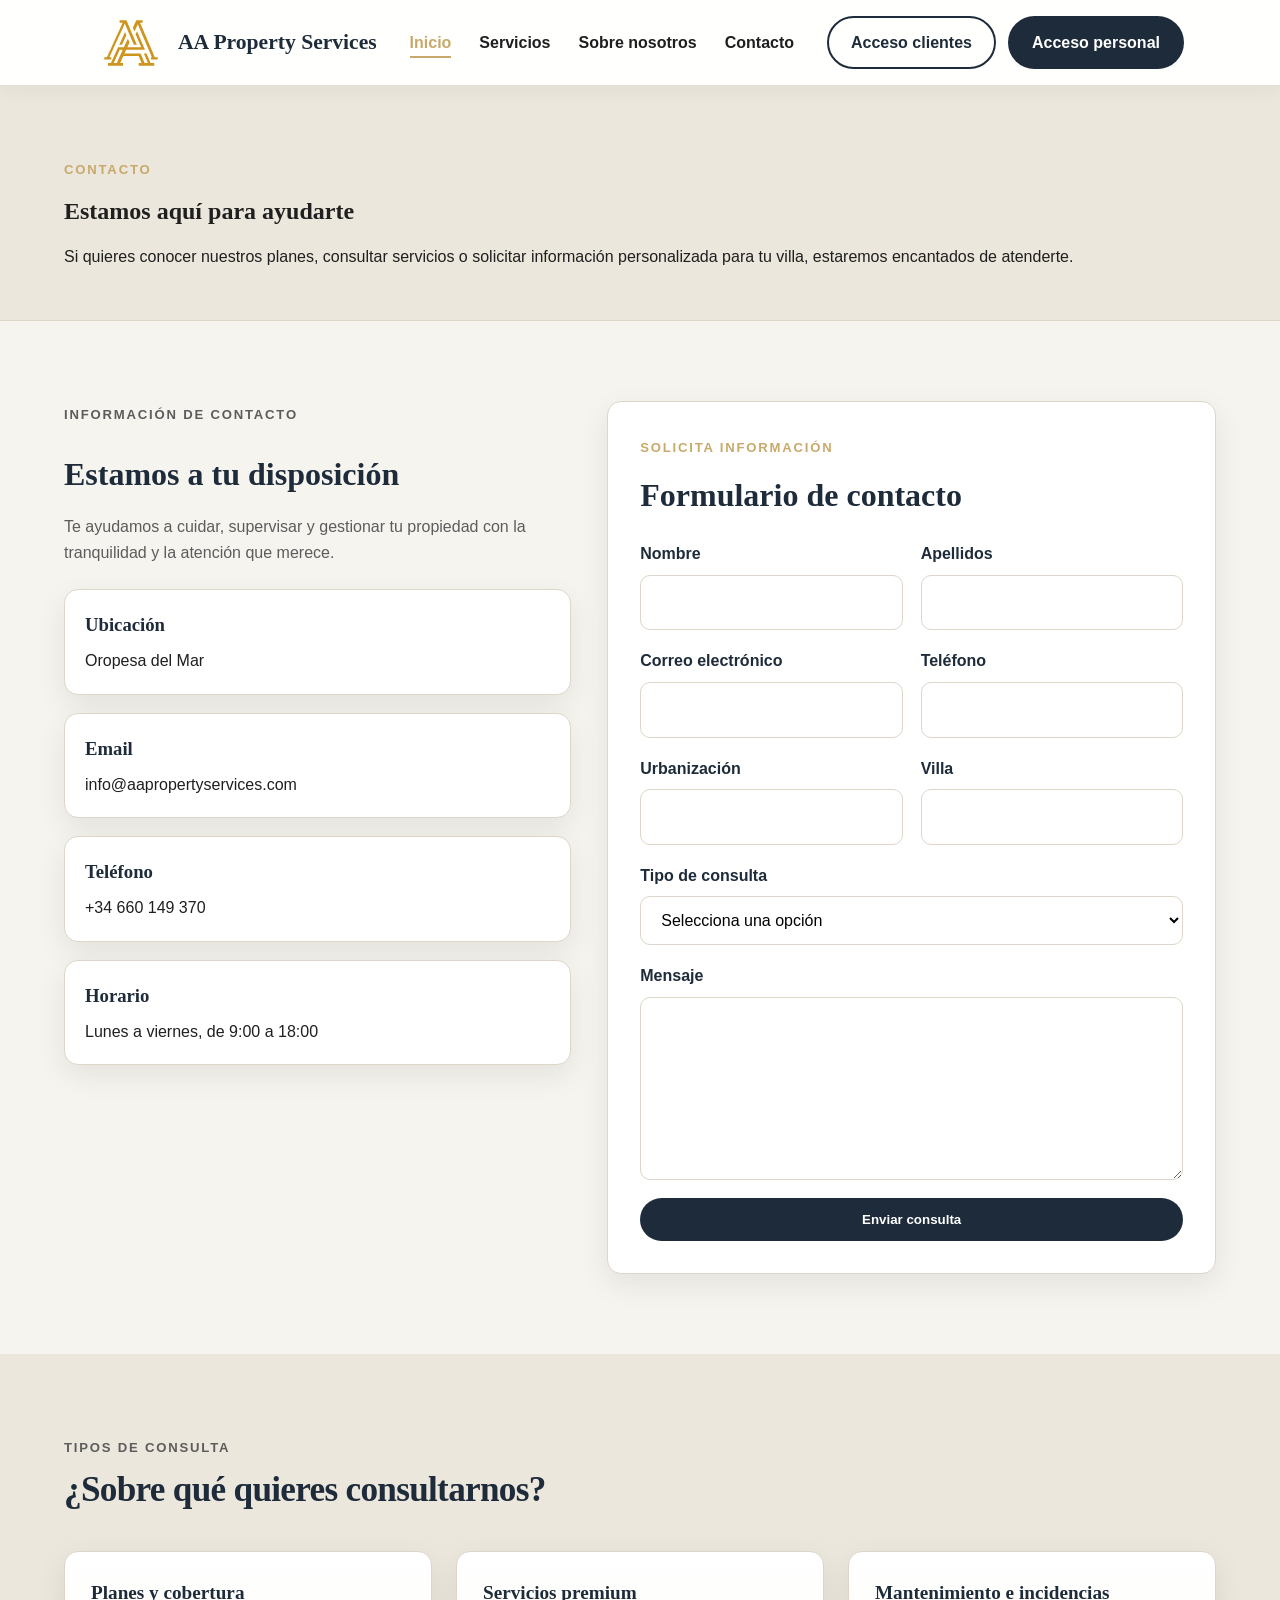
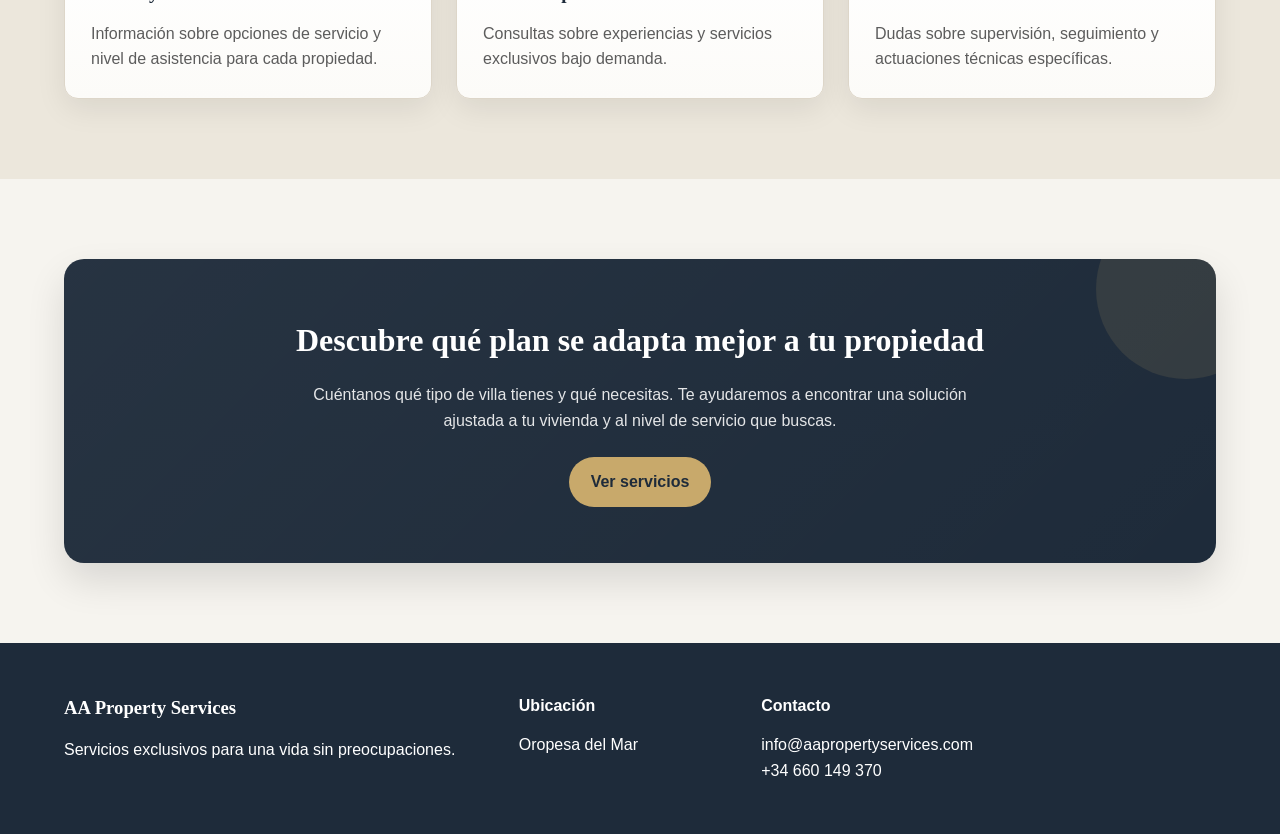
==== web/contacto.html @ 01ff4475 "git remote" ====
<!DOCTYPE html>
<html lang="es">
<head>
  <meta charset="UTF-8">
  <meta name="viewport" content="width=device-width, initial-scale=1.0">
  <title>AA Property Services | Contacto</title>
  <link rel="stylesheet" href="css/styles.css">
</head>
<body>
  <header class="site-header">
  <div class="container nav-container">

    <div class="nav-left">
      <a href="index.html" class="logo">
        <img src="assets/img/AAP-S.svg" alt="Logo AA Property Services">
      </a>
      <a href="index.html" class="brand">AA Property Services</a>
    </div>

    <nav class="main-nav">
      <ul>
        <li><a href="index.html" class="active">Inicio</a></li>
        <li><a href="servicios.html">Servicios</a></li>
        <li><a href="sobre-nosotros.html">Sobre nosotros</a></li>
        <li><a href="contacto.html">Contacto</a></li>
      </ul>
    </nav>

    <div class="nav-buttons">
      <a href="#" class="btn btn-outline">Acceso clientes</a>
      <a href="#" class="btn btn-primary">Acceso personal</a>
    </div>

  </div>
</header>

  <main>
    <section class="page-hero">
      <div class="container">
        <p class="eyebrow">Contacto</p>
        <h1>Estamos aquí para ayudarte</h1>
        <p>
          Si quieres conocer nuestros planes, consultar servicios o solicitar información
          personalizada para tu villa, estaremos encantados de atenderte.
        </p>
      </div>
    </section>

    <section class="section">
      <div class="container contact-grid">
        <div class="contact-info">
          <p class="eyebrow">Información de contacto</p>
          <h2>Estamos a tu disposición</h2>
          <p>
            Te ayudamos a cuidar, supervisar y gestionar tu propiedad con la tranquilidad y la
            atención que merece.
          </p>

          <div class="info-card">
            <h3>Ubicación</h3>
            <p>Oropesa del Mar</p>
          </div>

          <div class="info-card">
            <h3>Email</h3>
            <p>info@aapropertyservices.com</p>
          </div>

          <div class="info-card">
            <h3>Teléfono</h3>
            <p>+34 660 149 370</p>
          </div>

          <div class="info-card">
            <h3>Horario</h3>
            <p>Lunes a viernes, de 9:00 a 18:00</p>
          </div>
        </div>

        <div class="contact-form-box">
          <p class="eyebrow">Solicita información</p>
          <h2>Formulario de contacto</h2>

          <form class="contact-form">
            <div class="form-row">
              <div class="form-group">
                <label for="nombre">Nombre</label>
                <input type="text" id="nombre" name="nombre" required>
              </div>

              <div class="form-group">
                <label for="apellidos">Apellidos</label>
                <input type="text" id="apellidos" name="apellidos" required>
              </div>
            </div>

            <div class="form-row">
              <div class="form-group">
                <label for="email">Correo electrónico</label>
                <input type="email" id="email" name="email" required>
              </div>

              <div class="form-group">
                <label for="telefono">Teléfono</label>
                <input type="tel" id="telefono" name="telefono">
              </div>
            </div>

            <div class="form-row">
              <div class="form-group">
                <label for="urbanizacion">Urbanización</label>
                <input type="text" id="urbanizacion" name="urbanizacion">
              </div>

              <div class="form-group">
                <label for="villa">Villa</label>
                <input type="text" id="villa" name="villa">
              </div>
            </div>

            <div class="form-group">
              <label for="consulta">Tipo de consulta</label>
              <select id="consulta" name="consulta">
                <option value="">Selecciona una opción</option>
                <option>Información sobre planes</option>
                <option>Servicios premium</option>
                <option>Mantenimiento e incidencias</option>
                <option>Gestión de la propiedad</option>
                <option>Colaboraciones profesionales</option>
                <option>Consulta general</option>
              </select>
            </div>

            <div class="form-group">
              <label for="mensaje">Mensaje</label>
              <textarea id="mensaje" name="mensaje" rows="6" required></textarea>
            </div>

            <button type="submit" class="btn btn-primary">Enviar consulta</button>
          </form>
        </div>
      </div>
    </section>

    <section class="section section-alt">
      <div class="container">
        <div class="section-heading">
          <p class="eyebrow">Tipos de consulta</p>
          <h2>¿Sobre qué quieres consultarnos?</h2>
        </div>

        <div class="cards-3">
          <article class="card">
            <h3>Planes y cobertura</h3>
            <p>Información sobre opciones de servicio y nivel de asistencia para cada propiedad.</p>
          </article>

          <article class="card">
            <h3>Servicios premium</h3>
            <p>Consultas sobre experiencias y servicios exclusivos bajo demanda.</p>
          </article>

          <article class="card">
            <h3>Mantenimiento e incidencias</h3>
            <p>Dudas sobre supervisión, seguimiento y actuaciones técnicas específicas.</p>
          </article>
        </div>
      </div>
    </section>

    <section class="cta">
      <div class="container cta-box">
        <h2>Descubre qué plan se adapta mejor a tu propiedad</h2>
        <p>
          Cuéntanos qué tipo de villa tienes y qué necesitas. Te ayudaremos a encontrar una
          solución ajustada a tu vivienda y al nivel de servicio que buscas.
        </p>
        <a href="servicios.html" class="btn btn-primary">Ver servicios</a>
      </div>
    </section>
  </main>

  <footer class="site-footer">
    <div class="container footer-grid">
      <div>
        <h3>AA Property Services</h3>
        <p>Servicios exclusivos para una vida sin preocupaciones.</p>
      </div>

      <div>
        <h4>Ubicación</h4>
        <p>Oropesa del Mar</p>
      </div>

      <div>
        <h4>Contacto</h4>
        <p>info@aapropertyservices.com</p>
        <p>+34 660 149 370</p>
      </div>
    </div>
  </footer>
</body>
</html>
---- web/css/styles.css ----
/* =========================
   RESET BÁSICO
========================= */
* {
  margin: 0;
  padding: 0;
  box-sizing: border-box;
}

/* =========================
   VARIABLES
========================= */
:root {
  --color-bg: #f6f4ef;
  --color-white: #ffffff;
  --color-text: #1f1f1f;
  --color-muted: #5c5c5c;
  --color-primary: #1e2b3a;
  --color-primary-light: #2b3f51;
  --color-accent: #c8a96b;
  --color-border: #ddd6c9;
  --color-soft: #ece7dc;
  --shadow: 0 10px 30px rgba(0, 0, 0, 0.08);
  --radius: 14px;
  --max-width: 1200px;
  --shadow-soft: 0 8px 24px rgba(0, 0, 0, 0.06);
  --shadow-hover: 0 18px 38px rgba(0, 0, 0, 0.12);
  --transition: all 0.3s ease;
}

/* =========================
   BASE
========================= */
body {
  font-family: 'Inter', Arial, sans-serif;
  background-color: var(--color-bg);
  color: var(--color-text);
  line-height: 1.6;
}

h1, h2, h3 {
  font-family: 'Playfair Display', serif;
}

img {
  max-width: 100%;
  display: block;
}

a {
  text-decoration: none;
  color: inherit;
}

ul {
  list-style: none;
}

.container {
  width: 90%;
  max-width: var(--max-width);
  margin: 0 auto;
}


a,
button,
input,
select,
textarea {
  transition: var(--transition);
}
:focus-visible {
  outline: 2px solid var(--color-accent);
  outline-offset: 3px;
  border-radius: 6px;
}

/* =========================
   HEADER / NAV
========================= */
.site-header {
  background-color: rgba(255, 255, 255, 0.92);
  border-bottom: 1px solid rgba(221, 214, 201, 0.8);
  position: sticky;
  top: 0;
  z-index: 1000;
  backdrop-filter: blur(10px);
  box-shadow: 0 6px 18px rgba(0, 0, 0, 0.04);
}

.nav-container {
  min-height: 85px;
  display: flex;
  align-items: center;
  justify-content: space-between;
  gap: 24px;
  padding: 0 32px;
}

.nav-left {
  display: flex;
  align-items: center;
  gap: 12px;
  flex-shrink: 0;
}

.logo {
  display: flex;
  align-items: center;
}

.logo img {
  height: 70px;
  width: auto;
  display: block;
  transition: transform 0.3s ease;
}

.logo:hover img {
  transform: scale(1.03);
}

.brand {
  font-size: 1.35rem;
  font-weight: 700;
  font-family: Georgia, 'Times New Roman', Times, serif;
  color: var(--color-primary);
  text-decoration: none;
  white-space: nowrap;
  transition: color 0.3s ease;
}

.brand:hover {
  color: var(--color-accent);
}

.main-nav ul {
  display: flex;
  align-items: center;
  gap: 28px;
  flex-wrap: wrap;
  list-style: none;
  margin: 0;
  padding: 0;
}

.main-nav a {
  position: relative;
  font-weight: 600;
  color: var(--color-text);
  transition: var(--transition);
}

.main-nav a::after {
  content: "";
  position: absolute;
  left: 0;
  bottom: -7px;
  width: 0;
  height: 2px;
  background-color: var(--color-accent);
  transition: width 0.3s ease;
}

.main-nav a:hover,
.main-nav a.active {
  color: var(--color-accent);
}

.main-nav a:hover::after,
.main-nav a.active::after {
  width: 100%;
}

.nav-buttons {
  display: flex;
  align-items: center;
  gap: 12px;
  flex-wrap: wrap;
  flex-shrink: 0;
}

/* =========================
   BOTONES
========================= */
.btn {
  display: inline-block;
  padding: 12px 22px;
  border-radius: 999px;
  font-weight: 700;
  transition: var(--transition);
  border: 2px solid transparent;
  box-shadow: 0 0 0 rgba(0, 0, 0, 0);
}

.btn:hover {
  transform: translateY(-3px);
  box-shadow: var(--shadow-soft);
}

.btn-primary {
  background-color: var(--color-primary);
  color: var(--color-white);
}

.btn-primary:hover {
  background-color: var(--color-primary-light);
  box-shadow: var(--shadow-hover);
}

.btn-outline {
  border-color: var(--color-primary);
  color: var(--color-primary);
  background-color: transparent;
}

.btn-outline:hover {
  background-color: var(--color-primary);
  color: var(--color-white);
  box-shadow: var(--shadow-soft);
}

/* =========================
   HERO PRO
========================= */
.hero-pro {
  padding: 110px 0 90px;
  background:
    radial-gradient(circle at top left, rgba(200, 169, 107, 0.12), transparent 30%),
    linear-gradient(135deg, #f6f4ef 0%, #ece7dc 100%);
}

.hero-content-pro {
  display: grid;
  grid-template-columns: 1.05fr 1fr;
  gap: 52px;
  align-items: center;
}

.hero-text-pro {
  max-width: 620px;
}

.hero-text-pro h1 {
  font-size: 3.4rem;
  line-height: 1.05;
  margin-bottom: 22px;
  color: var(--color-primary);
  letter-spacing: -0.03em;
}

.hero-lead {
  font-size: 1.12rem;
  color: var(--color-muted);
  max-width: 560px;
  margin-bottom: 28px;
}

.hero-points {
  display: flex;
  flex-wrap: wrap;
  gap: 12px;
  margin-bottom: 30px;
}

.hero-points span {
  display: inline-flex;
  align-items: center;
  padding: 10px 14px;
  border-radius: 999px;
  background-color: rgba(255, 255, 255, 0.7);
  border: 1px solid rgba(221, 214, 201, 0.9);
  color: var(--color-primary);
  font-size: 0.92rem;
  font-weight: 600;
  box-shadow: var(--shadow-soft);
}

.hero-media {
  position: relative;
}

.hero-image-card {
  position: relative;
  border-radius: 24px;
  overflow: hidden;
  box-shadow: var(--shadow-hover);
  min-height: 560px;
  background-color: var(--color-white);
}

.hero-image-card img {
  width: 100%;
  height: 100%;
  min-height: 560px;
  object-fit: cover;
  display: block;
}

.hero-image-card::after {
  content: "";
  position: absolute;
  inset: 0;
  background: linear-gradient(
    to top,
    rgba(20, 30, 27, 0.18) 0%,
    rgba(20, 30, 27, 0.03) 35%,
    rgba(20, 30, 27, 0) 100%
  );
  pointer-events: none;
}

.hero-image-badge {
  position: absolute;
  left: 24px;
  bottom: 24px;
  z-index: 2;
  padding: 14px 18px;
  border-radius: 16px;
  background: rgba(255, 255, 255, 0.16);
  backdrop-filter: blur(10px);
  color: var(--color-white);
  border: 1px solid rgba(255, 255, 255, 0.22);
  box-shadow: 0 10px 28px rgba(0, 0, 0, 0.14);
}

.hero-image-badge span {
  display: block;
  font-size: 0.78rem;
  text-transform: uppercase;
  letter-spacing: 0.08em;
  opacity: 0.9;
  margin-bottom: 4px;
}

.hero-image-badge strong {
  display: block;
  font-size: 1rem;
  font-weight: 700;
}

.hero-buttons {
  display: flex;
  gap: 14px;
  flex-wrap: wrap;
}

.hero-card,
.card,
.info-card,
.contact-form-box {
  background-color: var(--color-white);
  border: 1px solid var(--color-border);
  border-radius: var(--radius);
  box-shadow: var(--shadow);
}

.hero-card {
  padding: 28px;
  position: relative;
  overflow: hidden;
}

.hero-card::before {
  content: "";
  position: absolute;
  top: 0;
  left: 0;
  width: 100%;
  height: 4px;
  background: linear-gradient(to right, var(--color-accent), transparent);
}

.hero-card h2 {
  margin-bottom: 14px;
  color: var(--color-primary);
}

.hero-card,
.card,
.info-card,
.contact-form-box,
.feature-box,
.step {
  transition: transform 0.3s ease, box-shadow 0.3s ease, border-color 0.3s ease;
}

.card:hover,
.feature-box:hover,
.step:hover,
.info-card:hover,
.hero-card:hover {
  transform: translateY(-6px);
  box-shadow: var(--shadow-hover);
  border-color: rgba(200, 169, 107, 0.7);
}

/* =========================
   PAGE HERO
========================= */
.page-hero {
  padding: 70px 0 50px;
  background-color: var(--color-soft);
  border-bottom: 1px solid var(--color-border);
}

.page-hero h1 {
  margin-bottom: 14px;
}

/* =========================
   SECCIONES
========================= */
.section {
  padding: 80px 0;
}

.section-alt {
  background-color: var(--color-soft);
}

.section-heading {
  max-width: 760px;
  margin-bottom: 40px;
}

.section-heading h2 {
  font-size: 2.2rem;
  color: var(--color-primary);
  margin-bottom: 14px;
  line-height: 1.15;
  letter-spacing: -0.02em;
}

.section-heading p {
  color: var(--color-muted);
}

.eyebrow {
  display: inline-block;
  margin-bottom: 12px;
  color: var(--color-accent);
  font-weight: 700;
  text-transform: uppercase;
  letter-spacing: 1.8px;
  font-size: 0.82rem;
}

/* =========================
   CARDS
========================= */
.cards-2,
.cards-3,
.cards-4,
.cards-5,
.features-grid,
.steps {
  display: grid;
  gap: 24px;
}

.cards-2 {
  grid-template-columns: repeat(2, 1fr);
}

.cards-3 {
  grid-template-columns: repeat(3, 1fr);
}

.cards-4 {
  grid-template-columns: repeat(4, 1fr);
}

.cards-5 {
  grid-template-columns: repeat(5, 1fr);
}

.card {
  padding: 26px;
  background: linear-gradient(180deg, #ffffff 0%, #fcfbf8 100%);
}

.card h3 {
  color: var(--color-primary);
  margin-bottom: 12px;
  font-size: 1.2rem;
}

.card p {
  color: var(--color-muted);
}


/* =========================
   FEATURES / STEPS
========================= */
.features-grid {
  grid-template-columns: repeat(3, 1fr);
}

.feature-box {
  background-color: var(--color-white);
  padding: 22px;
  border-radius: var(--radius);
  border: 1px solid var(--color-border);
  text-align: center;
  font-weight: 700;
  color: var(--color-primary);
  box-shadow: var(--shadow);
  
}

.steps {
  grid-template-columns: repeat(4, 1fr);
}

.step {
  background-color: var(--color-white);
  padding: 28px;
  border-radius: var(--radius);
  border: 1px solid var(--color-border);
  box-shadow: var(--shadow);
  
}

.step-number {
  display: inline-flex;
  justify-content: center;
  align-items: center;
  width: 42px;
  height: 42px;
  border-radius: 50%;
  background-color: var(--color-primary);
  color: var(--color-white);
  font-weight: 700;
  margin-bottom: 16px;
}

.step h3 {
  color: var(--color-primary);
  margin-bottom: 10px;
}

/* =========================
   COLUMNAS
========================= */
.two-columns {
  display: grid;
  grid-template-columns: 1fr 1fr;
  gap: 40px;
  align-items: start;
}

/* =========================
   LISTAS
========================= */
.custom-list {
  margin-top: 14px;
}

.custom-list li {
  position: relative;
  padding-left: 22px;
  margin-bottom: 10px;
  color: var(--color-muted);
}

.custom-list li::before {
  content: "•";
  position: absolute;
  left: 0;
  top: 0;
  color: var(--color-accent);
  font-weight: bold;
}

.ordered-list {
  padding-left: 22px;
  color: var(--color-muted);
}

.ordered-list li {
  margin-bottom: 12px;
}

.note {
  margin-top: 18px;
  font-style: italic;
  color: var(--color-muted);
}

/* =========================
   CONTACTO
========================= */
.contact-grid {
  display: grid;
  grid-template-columns: 1fr 1.2fr;
  gap: 36px;
}

.contact-info h2 {
  font-size: 2rem;
  color: var(--color-primary);
  margin-bottom: 14px;
}

.contact-info > p {
  color: var(--color-muted);
  margin-bottom: 24px;
}

.info-card {
  padding: 20px;
  margin-bottom: 18px;
}

.info-card h3 {
  color: var(--color-primary);
  margin-bottom: 8px;
}

.contact-form-box {
  padding: 32px;
}

.contact-form-box h2 {
  font-size: 2rem;
  color: var(--color-primary);
  margin-bottom: 20px;
}

.contact-form {
  display: flex;
  flex-direction: column;
  gap: 18px;
}

.form-row {
  display: grid;
  grid-template-columns: 1fr 1fr;
  gap: 18px;
}

.form-group {
  display: flex;
  flex-direction: column;
}

.form-group label {
  margin-bottom: 8px;
  font-weight: 700;
  color: var(--color-primary);
}

.form-group input,
.form-group select,
.form-group textarea {
  padding: 14px 16px;
  border: 1px solid var(--color-border);
  border-radius: 10px;
  font: inherit;
  background-color: #fff;
  transition: border-color 0.3s ease, box-shadow 0.3s ease, transform 0.3s ease;
}

.form-group input:hover,
.form-group select:hover,
.form-group textarea:hover {
  border-color: #ccb78b;
}

.form-group input:focus,
.form-group select:focus,
.form-group textarea:focus {
  outline: none;
  border-color: var(--color-accent);
  box-shadow: 0 0 0 4px rgba(200, 169, 107, 0.15);
}
/* =========================
   GALERÍA PREMIUM
========================= */
.gallery-section .section-heading {
  max-width: 820px;
}

.gallery-layout {
  display: grid;
  grid-template-columns: 1.4fr 1fr;
  grid-template-rows: repeat(2, 280px);
  gap: 24px;
}

.gallery-card {
  position: relative;
  overflow: hidden;
  border-radius: 20px;
  box-shadow: var(--shadow);
  min-height: 280px;
  background-color: var(--color-white);
  transition: transform 0.4s ease, box-shadow 0.4s ease;
}

.gallery-card-large {
  grid-row: 1 / 3;
  min-height: 100%;
}

.gallery-card img {
  width: 100%;
  height: 100%;
  object-fit: cover;
  display: block;
  transition: transform 0.6s ease, filter 0.4s ease;
}

.gallery-card::after {
  content: "";
  position: absolute;
  inset: 0;
  background: linear-gradient(
    to top,
    rgba(18, 27, 24, 0.68) 0%,
    rgba(18, 27, 24, 0.24) 35%,
    rgba(18, 27, 24, 0.05) 60%,
    rgba(18, 27, 24, 0) 100%
  );
  pointer-events: none;
}

.gallery-overlay {
  position: absolute;
  left: 24px;
  right: 24px;
  bottom: 24px;
  z-index: 2;
  color: var(--color-white);
}

.gallery-tag {
  display: inline-block;
  margin-bottom: 12px;
  padding: 6px 12px;
  border-radius: 999px;
  background-color: rgba(255, 255, 255, 0.16);
  backdrop-filter: blur(6px);
  font-size: 0.82rem;
  font-weight: 600;
  letter-spacing: 0.04em;
}

.gallery-overlay h3 {
  font-size: 1.35rem;
  line-height: 1.2;
  margin: 0;
  color: var(--color-white);
}

.gallery-card:hover {
  transform: translateY(-6px);
  box-shadow: var(--shadow-hover);
}

.gallery-card:hover img {
  transform: scale(1.04);
  filter: saturate(1.02);
}

/* =========================
   TEAM
========================= */
.team-section .section-heading {
  max-width: 720px;
}

.team-grid {
  display: grid;
  grid-template-columns: repeat(3, 1fr);
  gap: 40px;
}

.team-card {
  text-align: center;
  transition: transform 0.3s ease;
}

.team-image {
  width: 100%;
  aspect-ratio: 1 / 1;
  border-radius: 20px;
  overflow: hidden;
  margin-bottom: 18px;
  box-shadow: var(--shadow);
  
}

.team-image img {
  width: 100%;
  height: 100%;
  object-fit: cover;
  transition: transform 0.4s ease;
}

.team-card:hover img {
  transform: scale(1.07);
  
}

.team-card h3 {
  font-size: 1.2rem;
  color: var(--color-primary);
  margin-bottom: 6px;
}

.team-role {
  font-size: 0.9rem;
  color: var(--color-accent);
  font-weight: 600;
  margin-bottom: 10px;
}

.team-desc {
  font-size: 0.95rem;
  color: var(--color-muted);
  max-width: 260px;
  margin: 0 auto;
}

/* =========================
   CTA
========================= */
.cta {
  padding: 80px 0;
}

.cta-box {
  background:
    linear-gradient(135deg, rgba(255,255,255,0.04), rgba(255,255,255,0)),
    var(--color-primary);
  color: var(--color-white);
  text-align: center;
  padding: 56px 28px;
  border-radius: 20px;
  box-shadow: var(--shadow-hover);
  position: relative;
  overflow: hidden;
}

.cta-box .btn-primary {
  background-color: var(--color-accent);
  color: var(--color-primary);
}

.cta-box .btn-primary {
  background-color: var(--color-accent);
  color: var(--color-primary);
  border: none;
}

.cta-box::after {
  content: "";
  position: absolute;
  top: -60px;
  right: -60px;
  width: 180px;
  height: 180px;
  background: rgba(200, 169, 107, 0.12);
  border-radius: 50%;
}

.cta-box > * {
  position: relative;
  z-index: 1;
}

.cta-box h2 {
  font-size: 2rem;
  margin-bottom: 16px;
}

.cta-box p {
  max-width: 700px;
  margin: 0 auto 24px;
  color: rgba(255, 255, 255, 0.88);
}

/* =========================
   FOOTER
========================= */
.site-footer {
  background-color: #1e2b3a;
  color: var(--color-white);
  padding: 50px 0;
}

.footer-grid {
  display: grid;
  grid-template-columns: 2fr 1fr 1fr 1fr;
  gap: 30px;
}

.site-footer h3,
.site-footer h4 {
  margin-bottom: 14px;
}

.site-footer p,
.site-footer li,
.site-footer a {
  transition: color 0.3s ease, padding-left 0.3s ease;
}

.site-footer a:hover {
  color: var(--color-accent);
  padding-left: 4px;
}

/* =========================
   RESPONSIVE
========================= */
@media (max-width: 1100px) {
  .cards-4 {
    grid-template-columns: repeat(2, 1fr);
  }

  .cards-5 {
    grid-template-columns: repeat(3, 1fr);
  }

  .steps {
    grid-template-columns: repeat(2, 1fr);
  }

  .footer-grid {
    grid-template-columns: repeat(2, 1fr);
  }

  .hero-content-pro {
    grid-template-columns: 1fr;
    gap: 36px;
  }

  .hero-text-pro {
    max-width: 100%;
  }

  .hero-text-pro h1 {
    font-size: 2.9rem;
  }

  .hero-image-card,
  .hero-image-card img {
    min-height: 460px;
  }
}

@media (max-width: 900px) {
  .nav-container {
    flex-direction: column;
    justify-content: center;
    padding: 18px 20px;
  }

  .hero-content,
  .hero-content-pro,
  .two-columns,
  .contact-grid,
  .cards-2,
  .cards-3,
  .features-grid,
  .gallery-layout {
    grid-template-columns: 1fr;
  }

  .hero-text h1,
  .page-hero h1 {
    font-size: 2.3rem;
  }

  .cards-5 {
    grid-template-columns: repeat(2, 1fr);
  }

  .main-nav ul {
    justify-content: center;
  }

  .nav-buttons {
    justify-content: center;
  }

  .gallery-layout {
    grid-template-rows: auto;
  }

  .gallery-card,
  .gallery-card-large {
    min-height: 320px;
    grid-row: auto;
  }
}

@media (max-width: 600px) {
  .cards-4,
  .cards-5,
  .steps,
  .footer-grid,
  .form-row {
    grid-template-columns: 1fr;
  }

  .section,
  .cta {
    padding: 60px 0;
  }

  .hero {
    padding: 70px 0 50px;
  }

  .hero-pro {
    padding: 80px 0 60px;
  }

  .hero-text h1,
  .page-hero h1 {
    font-size: 2rem;
  }

  .hero-text-pro h1 {
    font-size: 2.2rem;
  }

  .hero-lead {
    font-size: 1rem;
  }

  .section-heading h2,
  .contact-info h2,
  .contact-form-box h2,
  .cta-box h2 {
    font-size: 1.7rem;
  }

  .btn {
    width: 100%;
    text-align: center;
  }

  .hero-buttons,
  .nav-buttons {
    width: 100%;
    flex-direction: column;
  }

  .hero-points {
    gap: 10px;
  }

  .hero-points span {
    width: 100%;
    justify-content: center;
  }

  .hero-image-card,
  .hero-image-card img {
    min-height: 320px;
  }

  .hero-image-badge {
    left: 16px;
    right: 16px;
    bottom: 16px;
    padding: 12px 14px;
  }

  .gallery-card,
  .gallery-card-large {
    min-height: 240px;
  }

  .gallery-overlay {
    left: 18px;
    right: 18px;
    bottom: 18px;
  }

  .gallery-overlay h3 {
    font-size: 1.1rem;
  }
  @media (max-width: 900px) {
  .team-grid {
    grid-template-columns: 1fr 1fr;
  }
}

@media (max-width: 600px) {
  .team-grid {
    grid-template-columns: 1fr;
    gap: 30px;
  }

  .team-desc {
    max-width: 100%;
  }
}
}
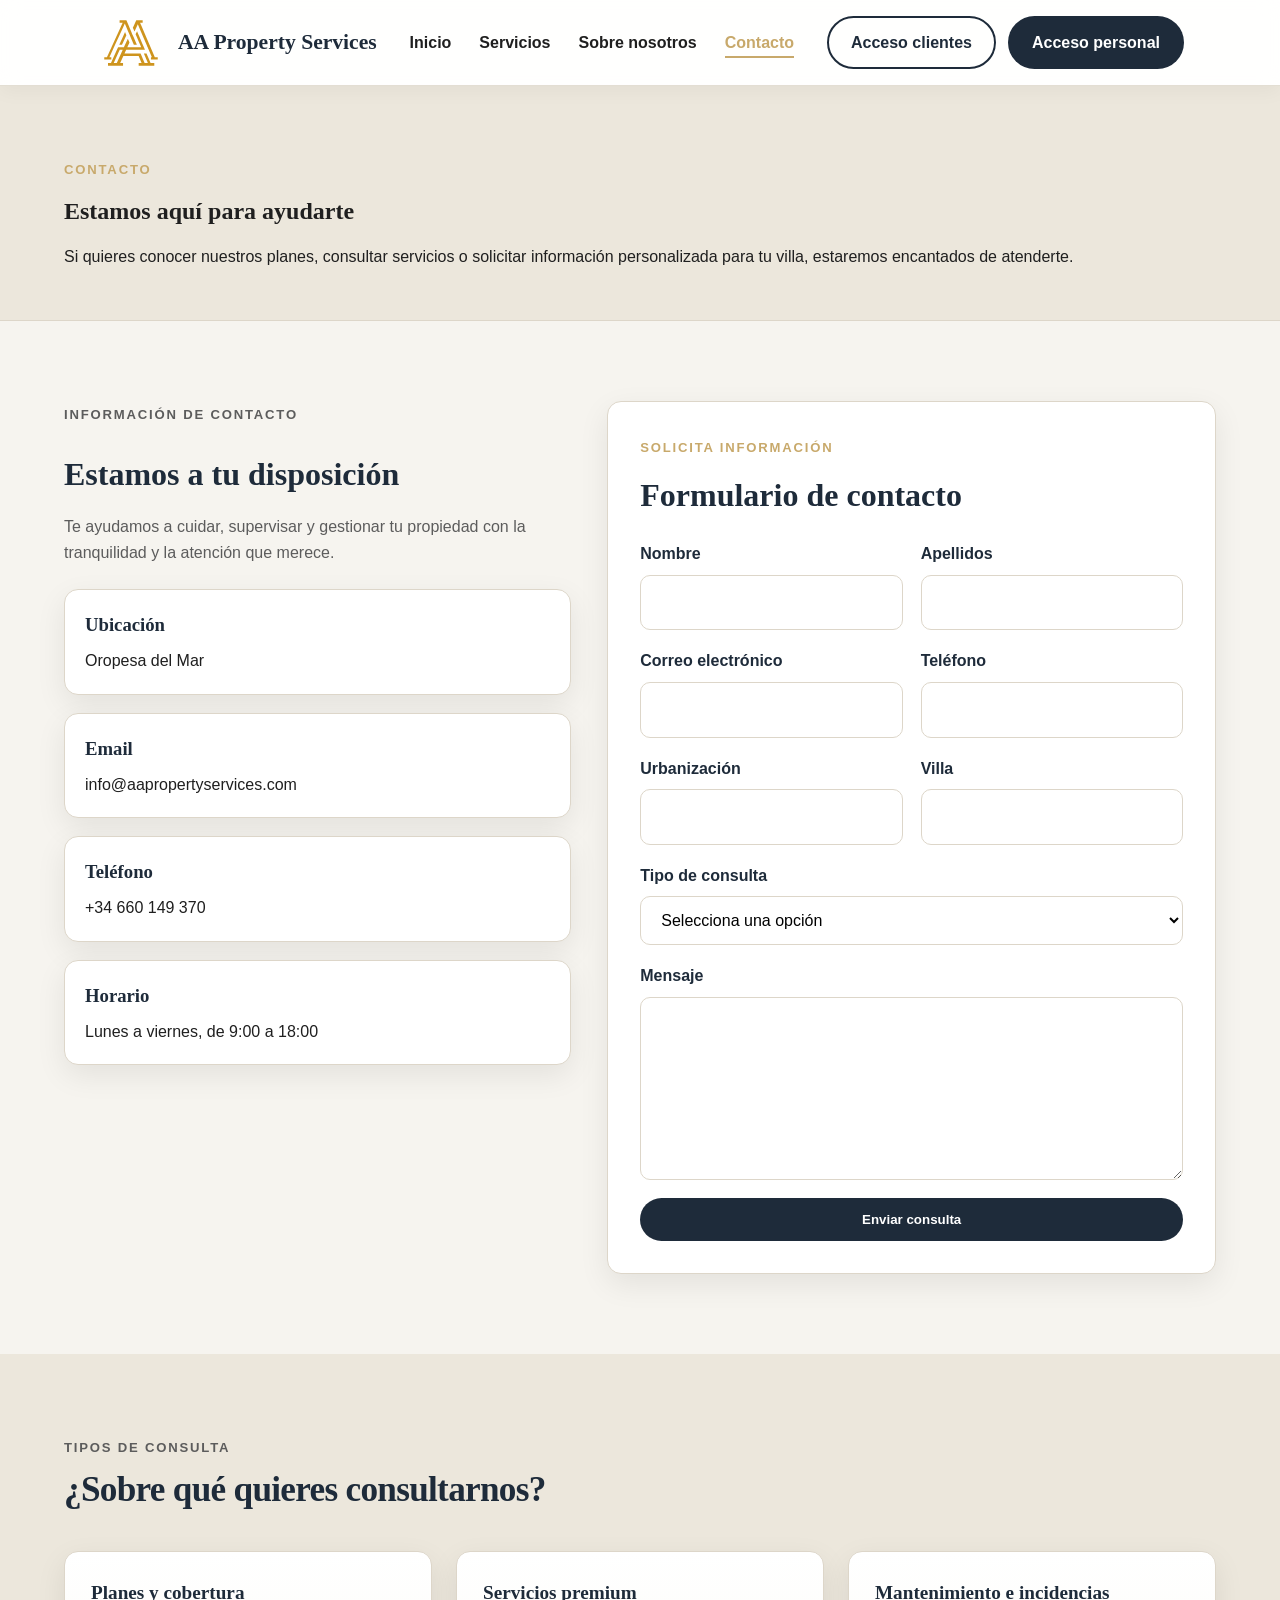
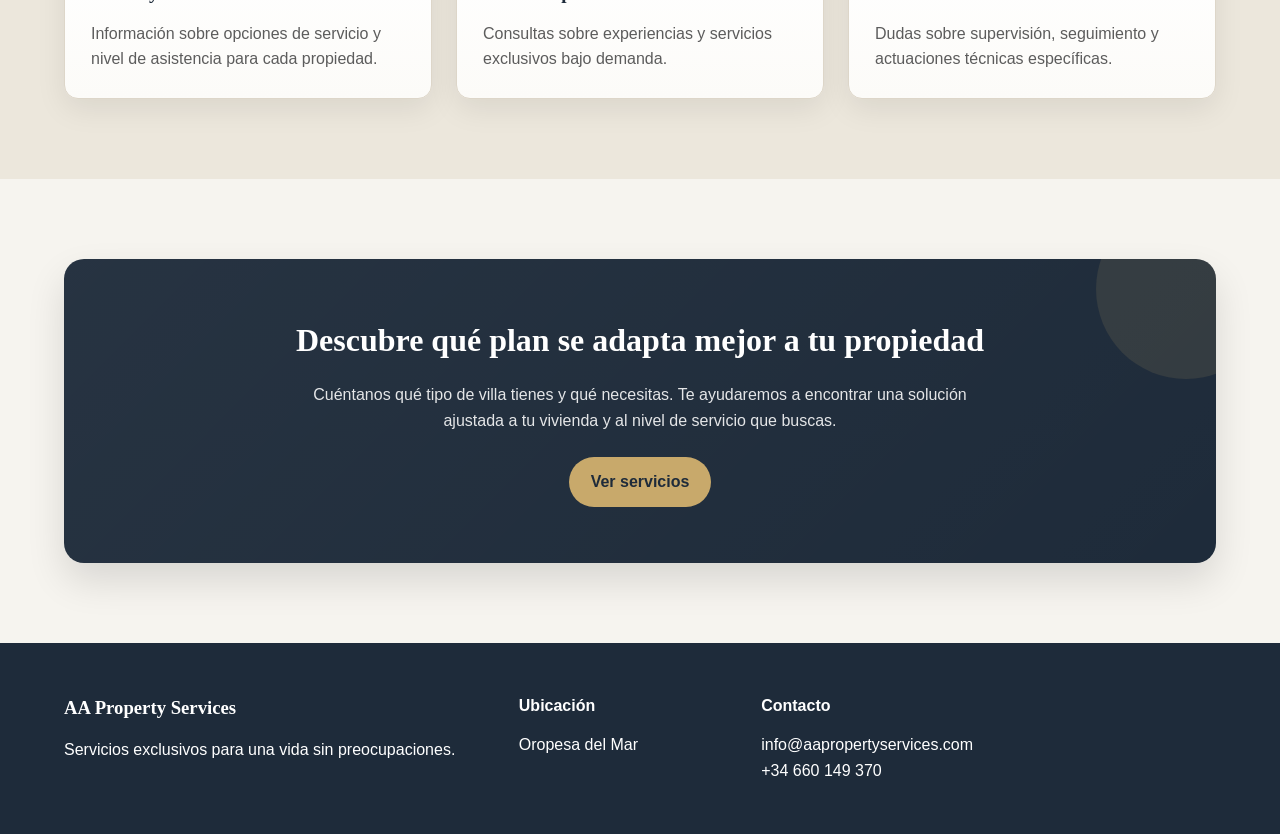
==== commit a851faba: "Actualiza páginas web y añade scripts JavaScript" ====
--- a/web/contacto.html
+++ b/web/contacto.html
@@ -17,18 +17,24 @@
       <a href="index.html" class="brand">AA Property Services</a>
     </div>
 
+    <button class="menu-toggle" aria-label="Abrir menú" aria-expanded="false">
+      <span></span>
+      <span></span>
+      <span></span>
+    </button>
+
     <nav class="main-nav">
       <ul>
-        <li><a href="index.html" class="active">Inicio</a></li>
+        <li><a href="index.html" >Inicio</a></li>
         <li><a href="servicios.html">Servicios</a></li>
         <li><a href="sobre-nosotros.html">Sobre nosotros</a></li>
-        <li><a href="contacto.html">Contacto</a></li>
+        <li><a href="contacto.html" class="active">Contacto</a></li>
       </ul>
     </nav>
 
     <div class="nav-buttons">
-      <a href="#" class="btn btn-outline">Acceso clientes</a>
-      <a href="#" class="btn btn-primary">Acceso personal</a>
+      <a href="login-clientes.html" class="btn btn-outline">Acceso clientes</a>
+      <a href="login-personal.html" class="btn btn-primary">Acceso personal</a>
     </div>
 
   </div>
@@ -199,5 +205,9 @@
       </div>
     </div>
   </footer>
+
+<script src="js/menu.js"></script>
+
+
 </body>
 </html>
--- a/web/css/styles.css
+++ b/web/css/styles.css
@@ -180,6 +180,30 @@
   flex-wrap: wrap;
   flex-shrink: 0;
 }
+.menu-toggle {
+  display: none;
+  width: 48px;
+  height: 48px;
+  border: 1px solid var(--color-border);
+  border-radius: 12px;
+  background-color: var(--color-white);
+  cursor: pointer;
+  padding: 0;
+  align-items: center;
+  justify-content: center;
+  flex-direction: column;
+  gap: 5px;
+  box-shadow: var(--shadow-soft);
+}
+
+.menu-toggle span {
+  display: block;
+  width: 20px;
+  height: 2px;
+  background-color: var(--color-primary);
+  border-radius: 999px;
+  transition: var(--transition);
+}
 
 /* =========================
    BOTONES
@@ -885,6 +909,209 @@
 }
 
 /* =========================
+   AUTH / LOGIN
+========================= */
+.auth-section {
+  padding: 100px 0 80px;
+  background:
+    radial-gradient(circle at top left, rgba(200, 169, 107, 0.10), transparent 30%),
+    linear-gradient(135deg, #f6f4ef 0%, #ece7dc 100%);
+}
+
+.auth-layout {
+  display: grid;
+  grid-template-columns: 1.05fr 0.95fr;
+  gap: 48px;
+  align-items: center;
+}
+
+.auth-content h1 {
+  font-size: 3rem;
+  line-height: 1.08;
+  color: var(--color-primary);
+  margin-bottom: 18px;
+  letter-spacing: -0.03em;
+}
+
+.auth-text {
+  max-width: 560px;
+  color: var(--color-muted);
+  margin-bottom: 28px;
+}
+
+.auth-card {
+  background-color: var(--color-white);
+  border: 1px solid var(--color-border);
+  border-radius: 20px;
+  box-shadow: var(--shadow);
+  padding: 30px;
+  max-width: 560px;
+}
+
+.auth-actions {
+  display: flex;
+  gap: 14px;
+  flex-wrap: wrap;
+  margin-top: 10px;
+}
+
+.auth-links {
+  display: flex;
+  justify-content: space-between;
+  gap: 16px;
+  margin-top: 18px;
+  flex-wrap: wrap;
+}
+
+.auth-links a {
+  color: var(--color-primary);
+  font-weight: 600;
+}
+
+.auth-links a:hover {
+  color: var(--color-accent);
+}
+
+.auth-note {
+  margin-top: 18px;
+  color: var(--color-muted);
+  max-width: 560px;
+  font-size: 0.95rem;
+}
+
+.auth-image-card {
+  border-radius: 24px;
+  overflow: hidden;
+  box-shadow: var(--shadow-hover);
+  min-height: 560px;
+}
+
+.auth-image-card img {
+  width: 100%;
+  height: 100%;
+  min-height: 560px;
+  object-fit: cover;
+  display: block;
+}
+
+/* =========================
+   DASHBOARD
+========================= */
+.dashboard-hero {
+  padding: 70px 0 45px;
+  background-color: var(--color-soft);
+  border-bottom: 1px solid var(--color-border);
+}
+
+.dashboard-hero h1 {
+  font-size: 2.7rem;
+  color: var(--color-primary);
+  margin-bottom: 14px;
+  letter-spacing: -0.03em;
+}
+
+.dashboard-hero p {
+  max-width: 720px;
+  color: var(--color-muted);
+}
+
+.dashboard-stats {
+  display: grid;
+  grid-template-columns: repeat(4, 1fr);
+  gap: 24px;
+}
+
+.dashboard-stat,
+.dashboard-panel {
+  background-color: var(--color-white);
+  border: 1px solid var(--color-border);
+  border-radius: 18px;
+  box-shadow: var(--shadow);
+}
+
+.dashboard-stat {
+  padding: 24px;
+  transition: transform 0.3s ease, box-shadow 0.3s ease, border-color 0.3s ease;
+}
+
+.dashboard-stat:hover {
+  transform: translateY(-5px);
+  box-shadow: var(--shadow-hover);
+  border-color: rgba(200, 169, 107, 0.7);
+}
+
+.stat-label {
+  display: block;
+  margin-bottom: 10px;
+  font-size: 0.9rem;
+  color: var(--color-accent);
+  font-weight: 700;
+  text-transform: uppercase;
+  letter-spacing: 0.06em;
+}
+
+.dashboard-stat strong {
+  display: block;
+  font-size: 1.7rem;
+  color: var(--color-primary);
+  margin-bottom: 8px;
+}
+
+.dashboard-stat p {
+  color: var(--color-muted);
+}
+
+.dashboard-grid {
+  display: grid;
+  grid-template-columns: repeat(2, 1fr);
+  gap: 24px;
+}
+
+.dashboard-panel {
+  padding: 28px;
+}
+
+.dashboard-panel h2 {
+  color: var(--color-primary);
+  font-size: 1.4rem;
+  margin-bottom: 18px;
+}
+
+.dashboard-list {
+  list-style: none;
+  margin: 0;
+  padding: 0;
+}
+
+.dashboard-list li {
+  padding: 10px 0;
+  border-bottom: 1px solid rgba(221, 214, 201, 0.7);
+  color: var(--color-muted);
+}
+
+.dashboard-list li:last-child {
+  border-bottom: none;
+}
+
+.dashboard-item + .dashboard-item {
+  margin-top: 18px;
+  padding-top: 18px;
+  border-top: 1px solid rgba(221, 214, 201, 0.7);
+}
+
+.dashboard-item h3 {
+  font-size: 1.05rem;
+  color: var(--color-primary);
+  margin-bottom: 6px;
+}
+
+.dashboard-item p {
+  color: var(--color-muted);
+}
+
+
+
+/* =========================
    FOOTER
 ========================= */
 .site-footer {
@@ -956,9 +1183,58 @@
 
 @media (max-width: 900px) {
   .nav-container {
+    display: grid;
+    grid-template-columns: 1fr auto;
+    align-items: center;
+    padding: 16px 20px;
+    gap: 16px;
+  }
+
+  .nav-left {
+    min-width: 0;
+  }
+
+  .brand {
+    font-size: 1.1rem;
+  }
+
+  .menu-toggle {
+    display: inline-flex;
+  }
+
+  .main-nav,
+  .nav-buttons {
+    display: none;
+    grid-column: 1 / -1;
+    width: 100%;
+  }
+
+  .site-header.menu-open .main-nav,
+  .site-header.menu-open .nav-buttons {
+    display: block;
+  }
+
+  .main-nav ul {
     flex-direction: column;
-    justify-content: center;
-    padding: 18px 20px;
+    align-items: flex-start;
+    gap: 14px;
+    padding: 18px 0 8px;
+  }
+
+  .nav-buttons {
+    display: none;
+    flex-direction: column;
+    gap: 12px;
+    padding: 10px 0 0;
+  }
+
+  .site-header.menu-open .nav-buttons {
+    display: flex;
+  }
+
+  .nav-buttons .btn {
+    width: 100%;
+    text-align: center;
   }
 
   .hero-content,
@@ -981,14 +1257,6 @@
     grid-template-columns: repeat(2, 1fr);
   }
 
-  .main-nav ul {
-    justify-content: center;
-  }
-
-  .nav-buttons {
-    justify-content: center;
-  }
-
   .gallery-layout {
     grid-template-rows: auto;
   }
@@ -1104,4 +1372,58 @@
     max-width: 100%;
   }
 }
+}
+
+/* =========================
+   RESPONSIVE EXTRA
+========================= */
+@media (max-width: 1100px) {
+  .auth-layout {
+    grid-template-columns: 1fr;
+  }
+
+  .auth-image-card,
+  .auth-image-card img {
+    min-height: 420px;
+  }
+
+  .dashboard-stats {
+    grid-template-columns: repeat(2, 1fr);
+  }
+}
+
+@media (max-width: 900px) {
+  .dashboard-grid {
+    grid-template-columns: 1fr;
+  }
+}
+
+@media (max-width: 600px) {
+  .auth-section {
+    padding: 80px 0 60px;
+  }
+
+  .auth-content h1,
+  .dashboard-hero h1 {
+    font-size: 2.2rem;
+  }
+
+  .auth-actions,
+  .auth-links {
+    flex-direction: column;
+  }
+
+  .auth-actions .btn {
+    width: 100%;
+    text-align: center;
+  }
+
+  .auth-image-card,
+  .auth-image-card img {
+    min-height: 300px;
+  }
+
+  .dashboard-stats {
+    grid-template-columns: 1fr;
+  }
 }
